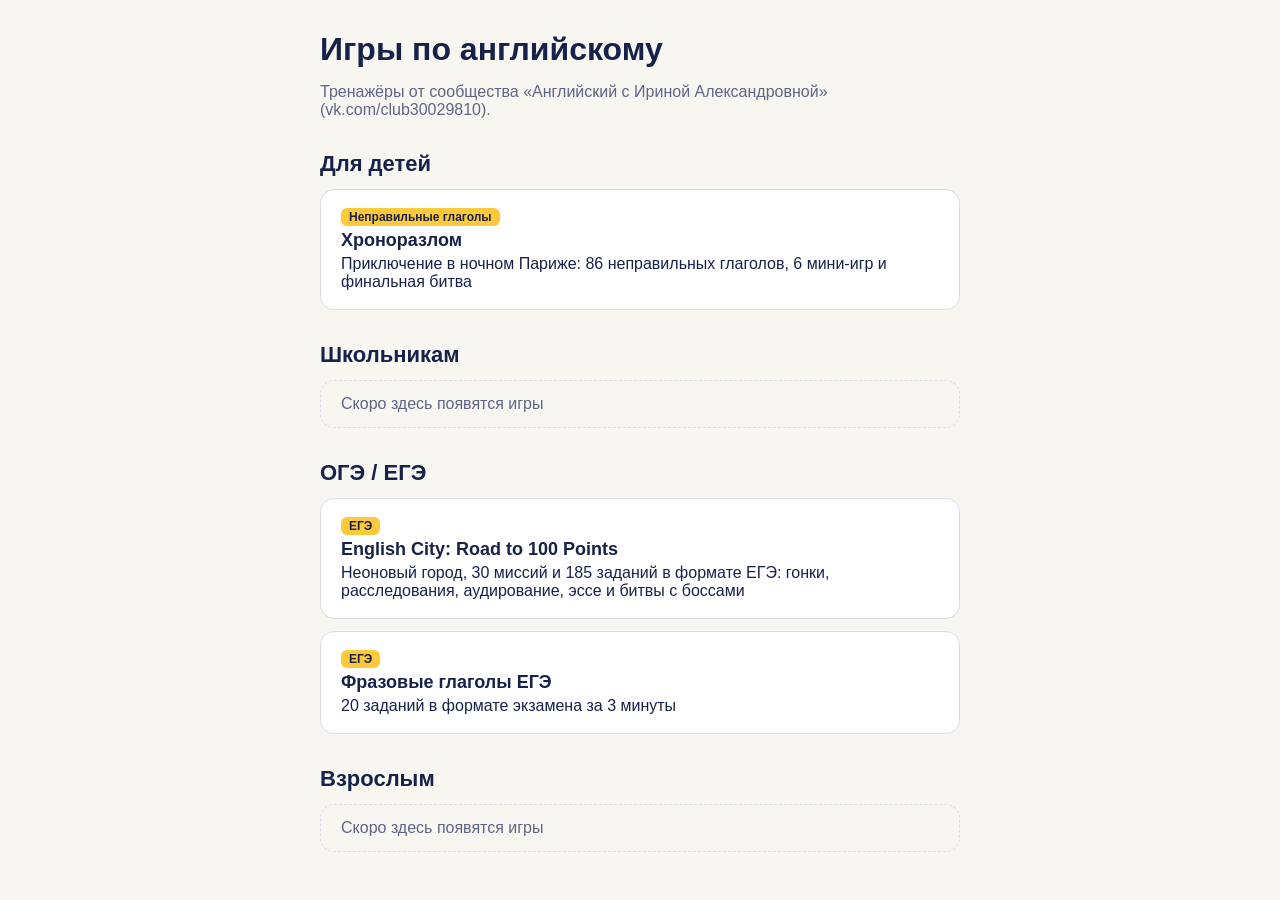
==== index.html @ d2b5c28e "Добавить игру English City для подготовки к ЕГЭ Браузерная игра в неоновом тропическом городе: 6 рай" ====
<!doctype html>
<html lang="ru">
<head>
<meta charset="utf-8">
<meta name="viewport" content="width=device-width, initial-scale=1">
<title>Игры по английскому</title>
<style>
:root{--bg:#F7F6F1;--card:#fff;--ink:#16224A;--muted:#5D6685;--line:#D9DCE8;--accent:#FFC93C}
@media (prefers-color-scheme:dark){:root{--bg:#0E1530;--card:#16204A;--ink:#EEF1FA;--muted:#A7B0D0;--line:#2C3868;color-scheme:dark}}
*{box-sizing:border-box}
body{margin:0;background:var(--bg);color:var(--ink);font-family:"Segoe UI",Roboto,Arial,sans-serif;padding:32px max(16px,env(safe-area-inset-left,0px))}
.wrap{max-width:640px;margin:0 auto;display:flex;flex-direction:column;gap:16px}
section{display:flex;flex-direction:column;gap:12px}
h1{margin:0;font-size:32px;line-height:1.1}
p{margin:0;color:var(--muted)}
a.card{display:flex;flex-direction:column;gap:4px;padding:18px 20px;border:1px solid var(--line);border-radius:14px;background:var(--card);color:var(--ink);text-decoration:none}
a.card:hover,a.card:focus-visible{border-color:var(--ink);outline:none}
a.card b{font-size:18px}
h2{margin:16px 0 0;font-size:22px}
.soon{padding:14px 20px;border:1px dashed var(--line);border-radius:14px;color:var(--muted)}
.tag{display:inline-block;background:var(--accent);color:#16224A;font-size:12px;font-weight:600;padding:2px 8px;border-radius:6px;align-self:flex-start}
</style>
</head>
<body>
<div class="wrap">
<h1>Игры по английскому</h1>
<p>Тренажёры от сообщества «Английский с Ириной Александровной» (vk.com/club30029810).</p>
<section id="kids"><h2>Для детей</h2>
<a class="card" href="chrono-rift/"><span class="tag">Неправильные глаголы</span><b>Хроноразлом</b><span>Приключение в ночном Париже: 86 неправильных глаголов, 6 мини-игр и финальная битва</span></a>
</section>
<section id="school"><h2>Школьникам</h2>
<div class="soon">Скоро здесь появятся игры</div>
</section>
<section id="exams"><h2>ОГЭ / ЕГЭ</h2>
<a class="card" href="english-city/"><span class="tag">ЕГЭ</span><b>English City: Road to 100 Points</b><span>Неоновый город, 30 миссий и 185 заданий в формате ЕГЭ: гонки, расследования, аудирование, эссе и битвы с боссами</span></a>
<a class="card" href="phrasal-ege/"><span class="tag">ЕГЭ</span><b>Фразовые глаголы ЕГЭ</b><span>20 заданий в формате экзамена за 3 минуты</span></a>
</section>
<section id="adults"><h2>Взрослым</h2>
<div class="soon">Скоро здесь появятся игры</div>
</section>
</div>
</body>
</html>
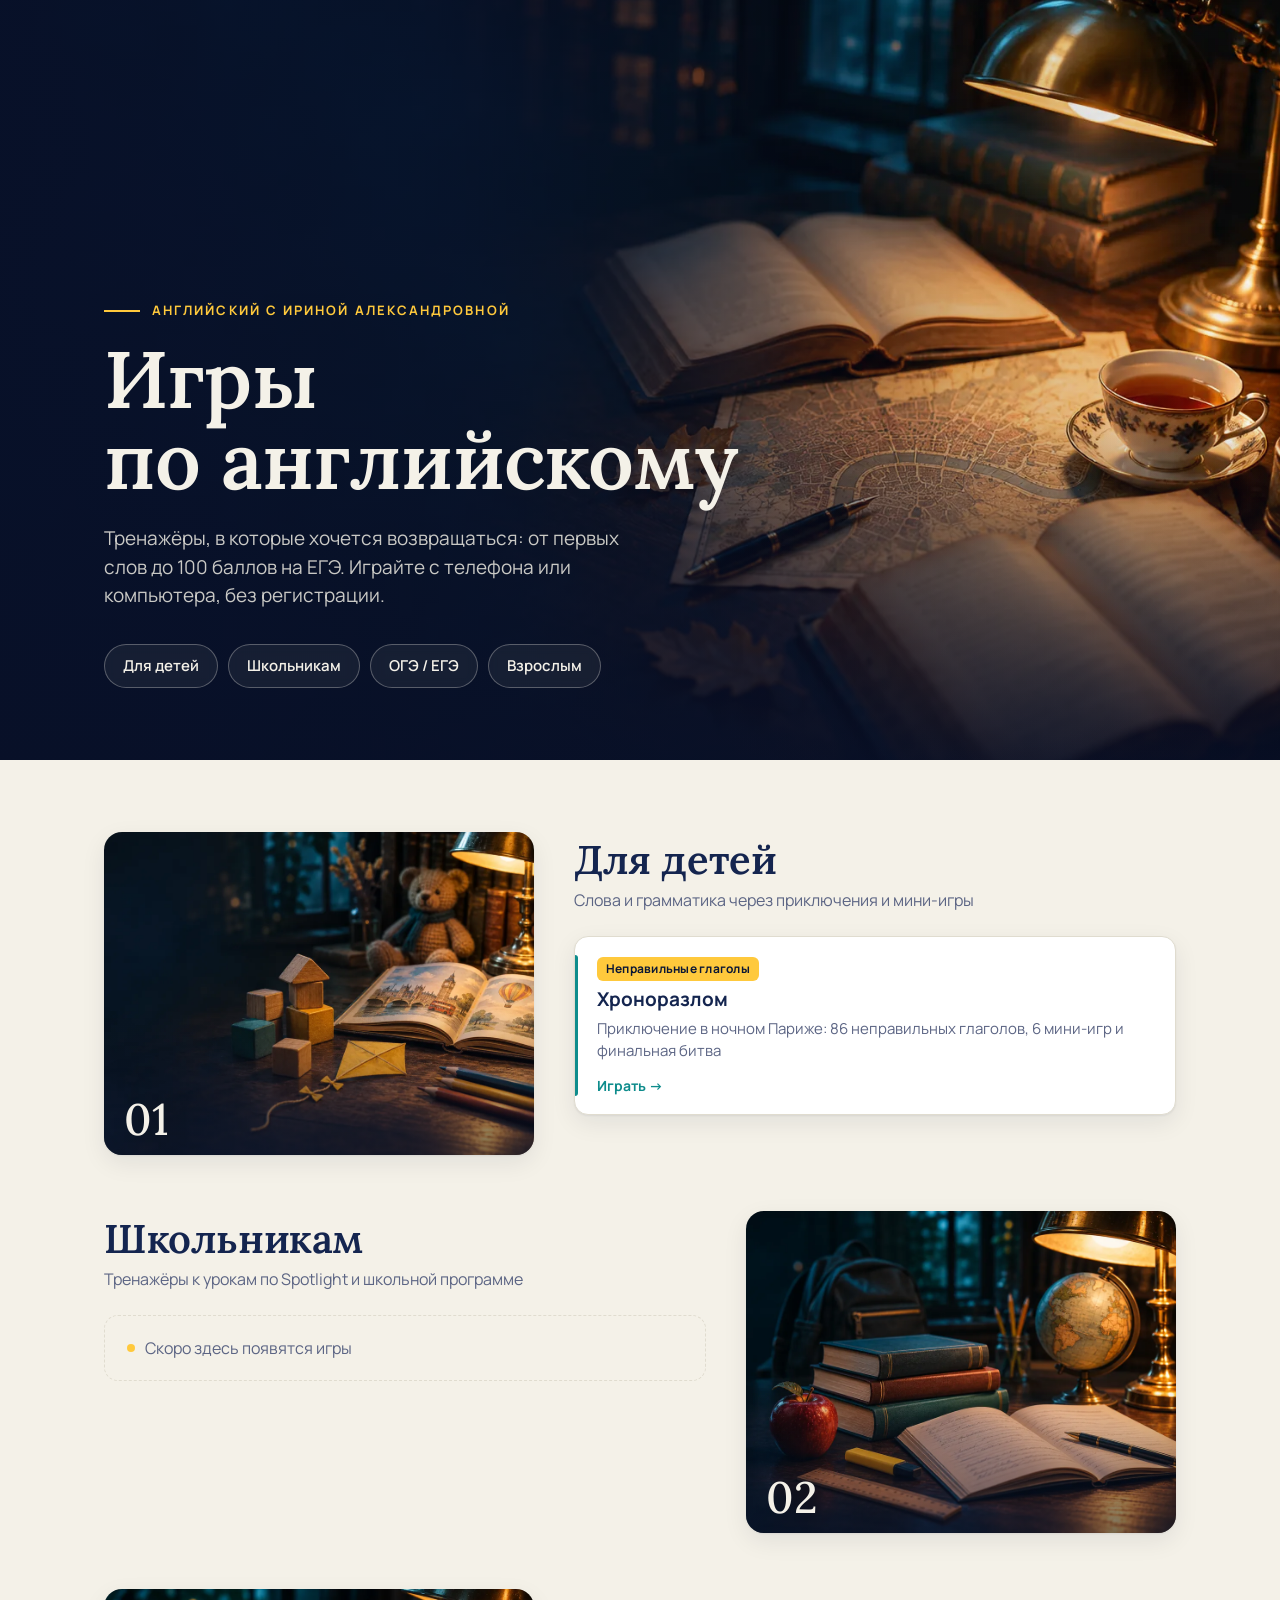
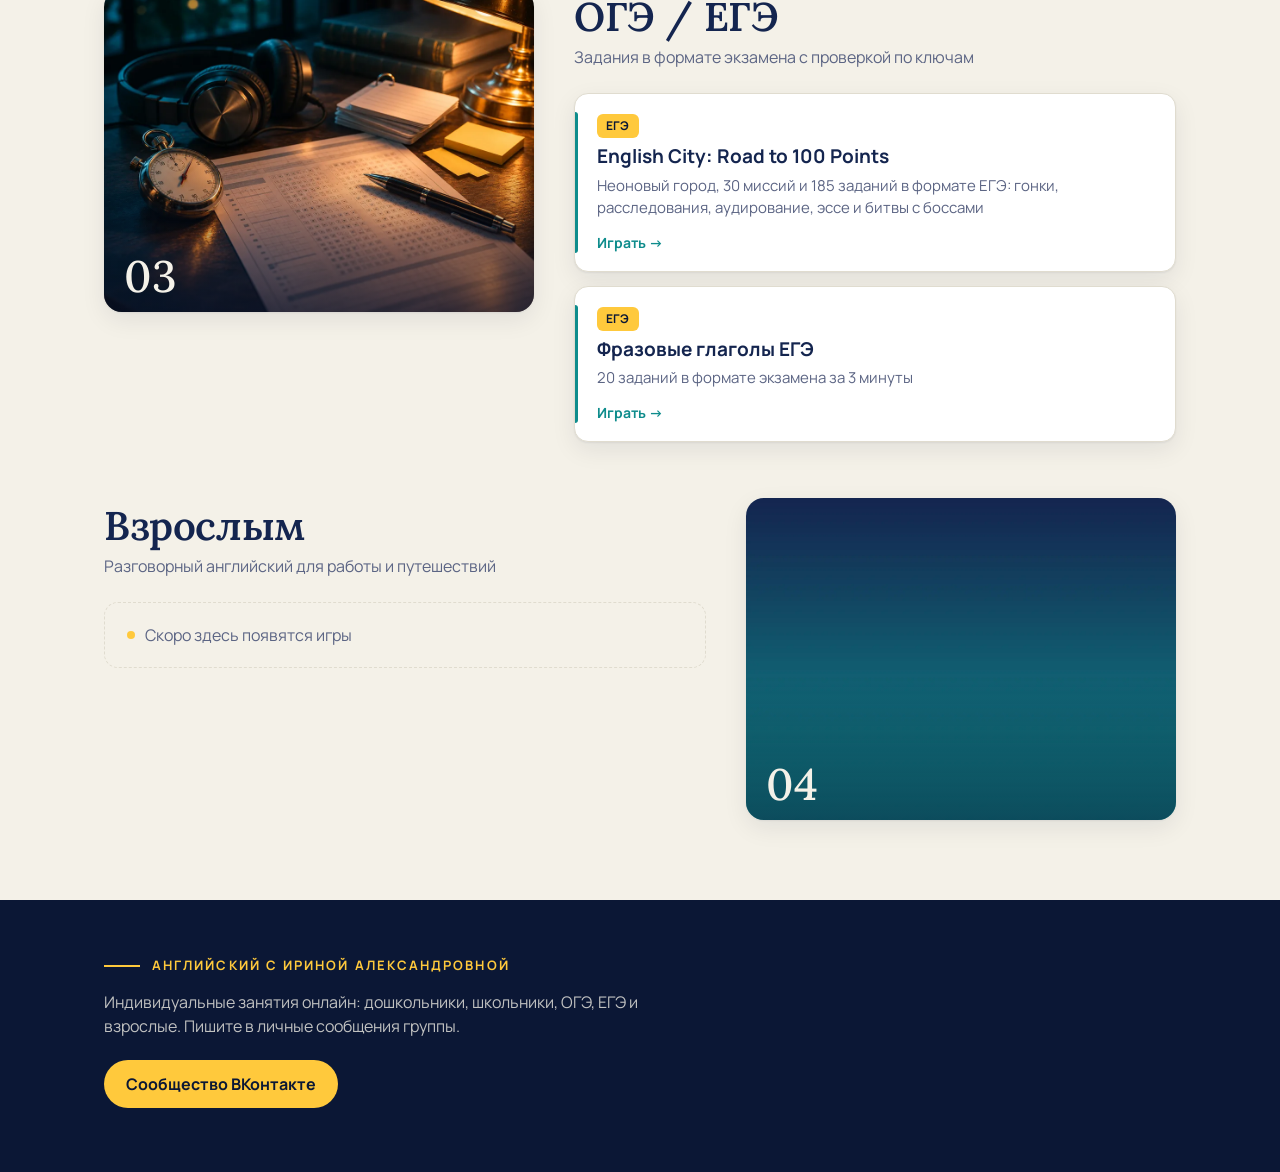
==== commit c5c5cb35: "Главная: новое оформление с фоном и обложками разделов Co-Authored-By: Claude Opus 5.5 <noreply@anth" ====
--- a/index.html
+++ b/index.html
@@ -3,41 +3,104 @@
 <head>
 <meta charset="utf-8">
 <meta name="viewport" content="width=device-width, initial-scale=1">
-<title>Игры по английскому</title>
-<style>
-:root{--bg:#F7F6F1;--card:#fff;--ink:#16224A;--muted:#5D6685;--line:#D9DCE8;--accent:#FFC93C}
-@media (prefers-color-scheme:dark){:root{--bg:#0E1530;--card:#16204A;--ink:#EEF1FA;--muted:#A7B0D0;--line:#2C3868;color-scheme:dark}}
-*{box-sizing:border-box}
-body{margin:0;background:var(--bg);color:var(--ink);font-family:"Segoe UI",Roboto,Arial,sans-serif;padding:32px max(16px,env(safe-area-inset-left,0px))}
-.wrap{max-width:640px;margin:0 auto;display:flex;flex-direction:column;gap:16px}
-section{display:flex;flex-direction:column;gap:12px}
-h1{margin:0;font-size:32px;line-height:1.1}
-p{margin:0;color:var(--muted)}
-a.card{display:flex;flex-direction:column;gap:4px;padding:18px 20px;border:1px solid var(--line);border-radius:14px;background:var(--card);color:var(--ink);text-decoration:none}
-a.card:hover,a.card:focus-visible{border-color:var(--ink);outline:none}
-a.card b{font-size:18px}
-h2{margin:16px 0 0;font-size:22px}
-.soon{padding:14px 20px;border:1px dashed var(--line);border-radius:14px;color:var(--muted)}
-.tag{display:inline-block;background:var(--accent);color:#16224A;font-size:12px;font-weight:600;padding:2px 8px;border-radius:6px;align-self:flex-start}
-</style>
+<title>Игры по английскому — Английский с Ириной Александровной</title>
+<meta name="description" content="Бесплатные онлайн-тренажёры по английскому: для детей, школьников, подготовки к ОГЭ и ЕГЭ и для взрослых.">
+<meta property="og:title" content="Игры по английскому">
+<meta property="og:description" content="Тренажёры от сообщества «Английский с Ириной Александровной»">
+<meta property="og:image" content="https://dvoenie.github.io/english-games/assets/home/hero.webp">
+<link rel="preconnect" href="https://fonts.googleapis.com">
+<link rel="preconnect" href="https://fonts.gstatic.com" crossorigin>
+<link href="https://fonts.googleapis.com/css2?family=Lora:ital,wght@0,500;0,600;1,500&family=Manrope:wght@400;500;600;700&display=swap" rel="stylesheet">
+<link rel="stylesheet" href="assets/home/style.css?v=20261128a">
 </head>
 <body>
-<div class="wrap">
-<h1>Игры по английскому</h1>
-<p>Тренажёры от сообщества «Английский с Ириной Александровной» (vk.com/club30029810).</p>
-<section id="kids"><h2>Для детей</h2>
-<a class="card" href="chrono-rift/"><span class="tag">Неправильные глаголы</span><b>Хроноразлом</b><span>Приключение в ночном Париже: 86 неправильных глаголов, 6 мини-игр и финальная битва</span></a>
-</section>
-<section id="school"><h2>Школьникам</h2>
-<div class="soon">Скоро здесь появятся игры</div>
-</section>
-<section id="exams"><h2>ОГЭ / ЕГЭ</h2>
-<a class="card" href="english-city/"><span class="tag">ЕГЭ</span><b>English City: Road to 100 Points</b><span>Неоновый город, 30 миссий и 185 заданий в формате ЕГЭ: гонки, расследования, аудирование, эссе и битвы с боссами</span></a>
-<a class="card" href="phrasal-ege/"><span class="tag">ЕГЭ</span><b>Фразовые глаголы ЕГЭ</b><span>20 заданий в формате экзамена за 3 минуты</span></a>
-</section>
-<section id="adults"><h2>Взрослым</h2>
-<div class="soon">Скоро здесь появятся игры</div>
-</section>
-</div>
+
+<header class="hero">
+  <div class="hero-bg" aria-hidden="true"></div>
+  <div class="hero-inner">
+    <p class="brand">Английский с Ириной Александровной</p>
+    <h1>Игры по&nbsp;английскому</h1>
+    <p class="lead">Тренажёры, в которые хочется возвращаться: от первых слов до 100 баллов на ЕГЭ. Играйте с телефона или компьютера, без регистрации.</p>
+    <nav class="chips" aria-label="Категории">
+      <a href="#kids">Для детей</a>
+      <a href="#school">Школьникам</a>
+      <a href="#exams">ОГЭ / ЕГЭ</a>
+      <a href="#adults">Взрослым</a>
+    </nav>
+  </div>
+</header>
+
+<main class="wrap">
+
+  <section class="cat" id="kids">
+    <div class="cat-cover c-kids"><span class="cat-num">01</span></div>
+    <div class="cat-body">
+      <h2>Для детей</h2>
+      <p class="cat-sub">Слова и грамматика через приключения и мини-игры</p>
+      <div class="cards">
+        <a class="card" href="chrono-rift/">
+          <span class="tag">Неправильные глаголы</span>
+          <b>Хроноразлом</b>
+          <span class="desc">Приключение в ночном Париже: 86 неправильных глаголов, 6 мини-игр и финальная битва</span>
+          <span class="go">Играть →</span>
+        </a>
+      </div>
+    </div>
+  </section>
+
+  <section class="cat" id="school">
+    <div class="cat-cover c-school"><span class="cat-num">02</span></div>
+    <div class="cat-body">
+      <h2>Школьникам</h2>
+      <p class="cat-sub">Тренажёры к урокам по Spotlight и школьной программе</p>
+      <div class="cards">
+        <div class="soon">Скоро здесь появятся игры</div>
+      </div>
+    </div>
+  </section>
+
+  <section class="cat" id="exams">
+    <div class="cat-cover c-exams"><span class="cat-num">03</span></div>
+    <div class="cat-body">
+      <h2>ОГЭ / ЕГЭ</h2>
+      <p class="cat-sub">Задания в формате экзамена с проверкой по ключам</p>
+      <div class="cards">
+        <a class="card" href="english-city/">
+          <span class="tag">ЕГЭ</span>
+          <b>English City: Road to 100 Points</b>
+          <span class="desc">Неоновый город, 30 миссий и 185 заданий в формате ЕГЭ: гонки, расследования, аудирование, эссе и битвы с боссами</span>
+          <span class="go">Играть →</span>
+        </a>
+        <a class="card" href="phrasal-ege/">
+          <span class="tag">ЕГЭ</span>
+          <b>Фразовые глаголы ЕГЭ</b>
+          <span class="desc">20 заданий в формате экзамена за 3 минуты</span>
+          <span class="go">Играть →</span>
+        </a>
+      </div>
+    </div>
+  </section>
+
+  <section class="cat" id="adults">
+    <div class="cat-cover c-adults"><span class="cat-num">04</span></div>
+    <div class="cat-body">
+      <h2>Взрослым</h2>
+      <p class="cat-sub">Разговорный английский для работы и путешествий</p>
+      <div class="cards">
+        <div class="soon">Скоро здесь появятся игры</div>
+      </div>
+    </div>
+  </section>
+
+</main>
+
+<footer class="foot">
+  <div class="foot-inner">
+    <p class="brand">Английский с Ириной Александровной</p>
+    <p>Индивидуальные занятия онлайн: дошкольники, школьники, ОГЭ, ЕГЭ и взрослые. Пишите в личные сообщения группы.</p>
+    <a class="btn" href="https://vk.com/club30029810" target="_blank" rel="noopener">Сообщество ВКонтакте</a>
+  </div>
+</footer>
+
 </body>
 </html>
--- a/assets/home/style.css
+++ b/assets/home/style.css
@@ -0,0 +1,141 @@
+:root{
+  --navy:#0B1735;
+  --navy2:#14254F;
+  --teal:#0E8C8C;
+  --gold:#FFC93C;
+  --paper:#F4F1E8;
+  --card:#FFFFFF;
+  --ink:#14254F;
+  --muted:#5C6584;
+  --line:#E0DCCF;
+  --shadow:0 1px 2px rgba(11,23,53,.06),0 8px 24px rgba(11,23,53,.08);
+}
+@media (prefers-color-scheme:dark){
+  :root{
+    --paper:#0D1631;
+    --card:#152048;
+    --ink:#EEF1FA;
+    --muted:#A6AFCF;
+    --line:#26325E;
+    --shadow:0 1px 2px rgba(0,0,0,.3),0 10px 28px rgba(0,0,0,.35);
+    color-scheme:dark;
+  }
+}
+*{box-sizing:border-box}
+html{scroll-behavior:smooth}
+body{
+  margin:0;background:var(--paper);color:var(--ink);
+  font-family:"Manrope","Segoe UI",Roboto,Arial,sans-serif;
+  font-size:16px;line-height:1.5;-webkit-font-smoothing:antialiased;
+}
+h1,h2{font-family:"Lora",Georgia,"Times New Roman",serif;font-weight:600;letter-spacing:-.01em}
+a{color:inherit}
+
+/* ---------- hero ---------- */
+.hero{
+  position:relative;overflow:hidden;color:#F4F1E8;
+  background:var(--navy);
+  min-height:min(88vh,760px);
+  display:flex;align-items:flex-end;
+}
+.hero-bg{
+  position:absolute;inset:0;
+  background:
+    linear-gradient(90deg,rgba(8,16,40,.94) 0%,rgba(8,16,40,.78) 38%,rgba(8,16,40,.15) 75%,rgba(8,16,40,0) 100%),
+    linear-gradient(0deg,rgba(8,16,40,.9) 0%,rgba(8,16,40,0) 45%),
+    url("hero.webp?v=20261128a") center right/cover no-repeat;
+  transform:scale(1.04);
+  animation:drift 24s ease-in-out infinite alternate;
+}
+@keyframes drift{to{transform:scale(1.1) translateX(-1.5%)}}
+@media (prefers-reduced-motion:reduce){.hero-bg{animation:none}}
+.hero-inner{
+  position:relative;width:100%;max-width:1120px;margin:0 auto;
+  padding:120px 24px 72px;
+}
+.brand{
+  margin:0 0 18px;font-size:13px;font-weight:700;letter-spacing:.16em;text-transform:uppercase;
+  color:var(--gold);display:flex;align-items:center;gap:12px;
+}
+.brand::before{content:"";width:36px;height:2px;background:var(--gold)}
+.hero h1{margin:0;font-size:clamp(40px,7vw,80px);line-height:1.02;max-width:12ch}
+.lead{margin:22px 0 0;max-width:520px;font-size:clamp(16px,1.6vw,19px);color:rgba(244,241,232,.82)}
+.chips{display:flex;flex-wrap:wrap;gap:10px;margin-top:34px}
+.chips a{
+  text-decoration:none;font-weight:600;font-size:15px;
+  padding:10px 18px;border-radius:999px;
+  border:1px solid rgba(244,241,232,.3);background:rgba(244,241,232,.06);
+  backdrop-filter:blur(6px);-webkit-backdrop-filter:blur(6px);
+  transition:background .2s,border-color .2s,color .2s;
+}
+.chips a:hover,.chips a:focus-visible{background:var(--gold);border-color:var(--gold);color:var(--navy);outline:none}
+
+/* ---------- categories ---------- */
+.wrap{max-width:1120px;margin:0 auto;padding:72px 24px 40px;display:flex;flex-direction:column;gap:56px}
+.cat{display:grid;grid-template-columns:minmax(0,5fr) minmax(0,7fr);gap:40px;align-items:start;scroll-margin-top:24px}
+.cat:nth-child(even){grid-template-columns:minmax(0,7fr) minmax(0,5fr)}
+.cat:nth-child(even) .cat-cover{order:2}
+.cat-cover{
+  position:relative;aspect-ratio:4/3;border-radius:18px;overflow:hidden;
+  background:var(--navy2) center/cover no-repeat;box-shadow:var(--shadow);
+}
+.cat-cover::after{content:"";position:absolute;inset:0;background:linear-gradient(180deg,rgba(11,23,53,0) 55%,rgba(11,23,53,.55))}
+.c-kids{background-image:url("kids.webp?v=20261128a")}
+.c-school{background-image:url("school.webp?v=20261128a")}
+.c-exams{background-image:url("exams.webp?v=20261128a")}
+.c-adults{background-image:url("adults.webp?v=20261128a")}
+.cat-num{
+  position:absolute;left:20px;bottom:14px;z-index:1;
+  font-family:"Lora",Georgia,serif;font-size:44px;font-weight:500;color:#F4F1E8;line-height:1;
+}
+.cat-body{display:flex;flex-direction:column;gap:6px;padding-top:6px}
+.cat h2{margin:0;font-size:clamp(28px,3.4vw,40px);line-height:1.1}
+.cat-sub{margin:0 0 18px;color:var(--muted)}
+.cards{display:flex;flex-direction:column;gap:14px}
+.card{
+  position:relative;display:flex;flex-direction:column;gap:6px;
+  padding:20px 22px 18px;border-radius:14px;
+  background:var(--card);border:1px solid var(--line);box-shadow:var(--shadow);
+  text-decoration:none;transition:transform .2s,border-color .2s,box-shadow .2s;
+}
+.card::before{content:"";position:absolute;left:0;top:18px;bottom:18px;width:3px;border-radius:0 3px 3px 0;background:var(--teal);transition:background .2s}
+.card:hover,.card:focus-visible{transform:translateY(-2px);border-color:var(--teal);outline:none}
+.card:hover::before,.card:focus-visible::before{background:var(--gold)}
+.card b{font-size:19px;line-height:1.3}
+.desc{color:var(--muted);font-size:15px}
+.go{margin-top:6px;font-weight:700;font-size:14px;color:var(--teal)}
+.tag{
+  align-self:flex-start;font-size:12px;font-weight:700;letter-spacing:.02em;
+  padding:3px 9px;border-radius:6px;background:var(--gold);color:var(--navy);
+}
+.soon{
+  padding:20px 22px;border:1px dashed var(--line);border-radius:14px;color:var(--muted);
+  display:flex;align-items:center;gap:10px;
+}
+.soon::before{content:"";width:8px;height:8px;border-radius:50%;background:var(--gold)}
+
+/* ---------- footer ---------- */
+.foot{background:var(--navy);color:#F4F1E8;margin-top:40px}
+.foot-inner{max-width:1120px;margin:0 auto;padding:56px 24px 64px;display:flex;flex-direction:column;gap:14px;align-items:flex-start}
+.foot-inner p:not(.brand){margin:0;max-width:560px;color:rgba(244,241,232,.78)}
+.foot .brand{margin:0}
+.btn{
+  margin-top:8px;text-decoration:none;font-weight:700;
+  padding:12px 22px;border-radius:999px;background:var(--gold);color:var(--navy);
+  transition:transform .2s;
+}
+.btn:hover,.btn:focus-visible{transform:translateY(-2px);outline:none}
+
+/* ---------- mobile ---------- */
+@media (max-width:760px){
+  .hero{min-height:auto}
+  .hero-bg{background:
+    linear-gradient(0deg,rgba(8,16,40,.96) 0%,rgba(8,16,40,.7) 55%,rgba(8,16,40,.35) 100%),
+    url("hero.webp?v=20261128a") 70% center/cover no-repeat}
+  .hero-inner{padding:96px 16px 48px}
+  .wrap{padding:48px 16px 24px;gap:44px}
+  .cat,.cat:nth-child(even){grid-template-columns:1fr;gap:20px}
+  .cat:nth-child(even) .cat-cover{order:0}
+  .cat-cover{aspect-ratio:16/9}
+  .foot-inner{padding:44px 16px 52px}
+}
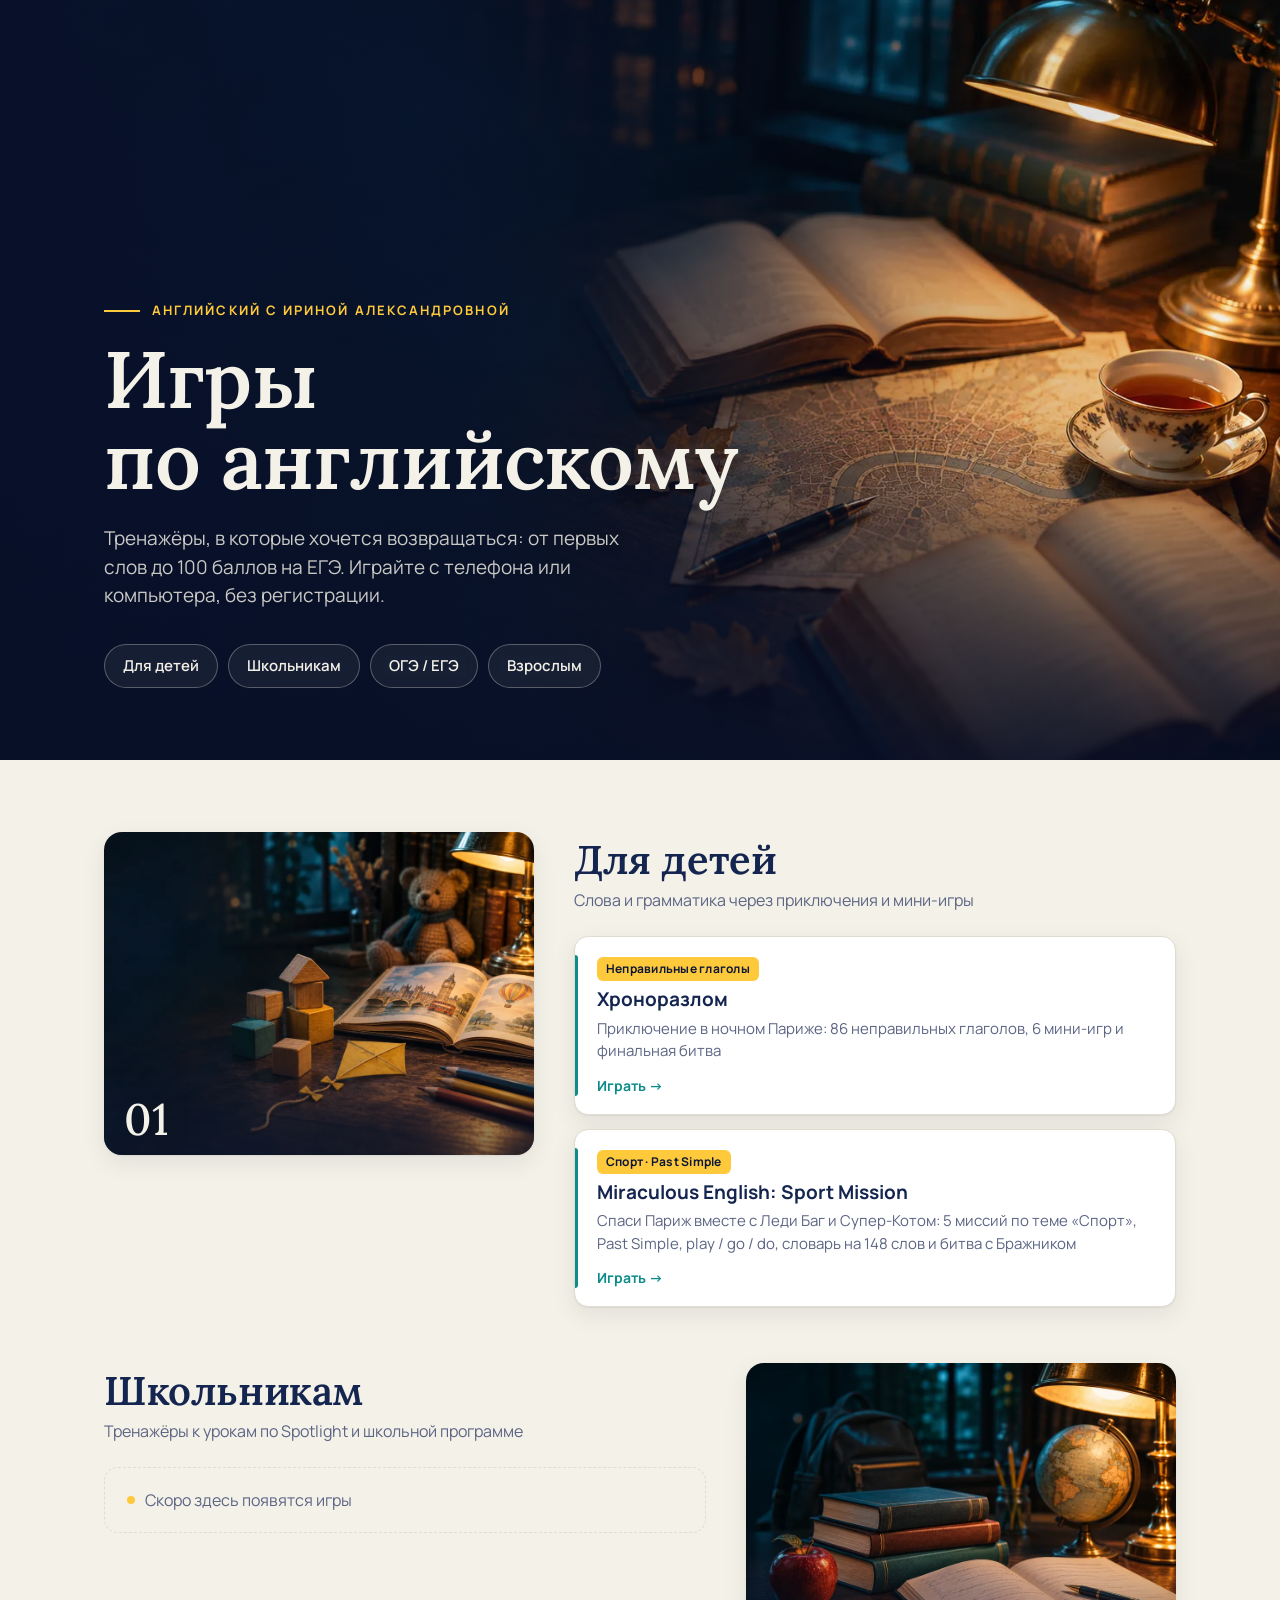
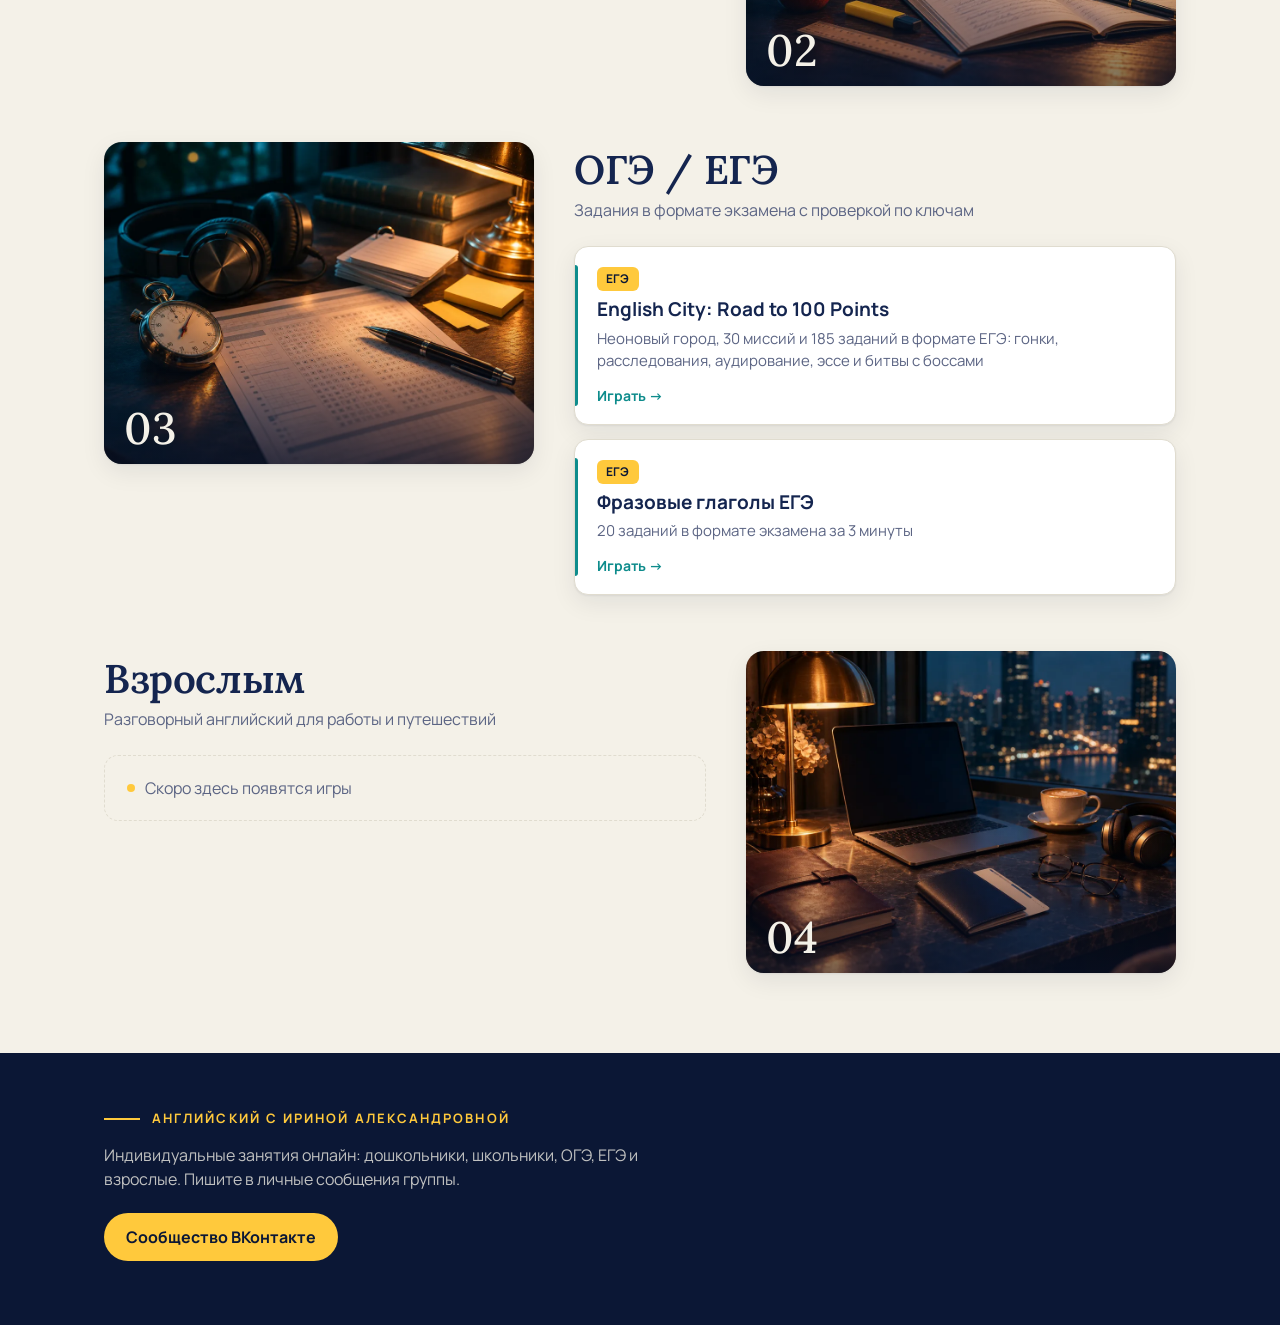
==== commit 9015394d: "Новая игра для детей: Miraculous English · Sport Mission Co-Authored-By: Claude Opus 5.5 <noreply@an" ====
--- a/index.html
+++ b/index.html
@@ -42,6 +42,12 @@
           <span class="tag">Неправильные глаголы</span>
           <b>Хроноразлом</b>
           <span class="desc">Приключение в ночном Париже: 86 неправильных глаголов, 6 мини-игр и финальная битва</span>
+          <span class="go">Играть →</span>
+        </a>
+        <a class="card" href="sport-mission/">
+          <span class="tag">Спорт · Past Simple</span>
+          <b>Miraculous English: Sport Mission</b>
+          <span class="desc">Спаси Париж вместе с Леди Баг и Супер-Котом: 5 миссий по теме «Спорт», Past Simple, play / go / do, словарь на 148 слов и битва с Бражником</span>
           <span class="go">Играть →</span>
         </a>
       </div>
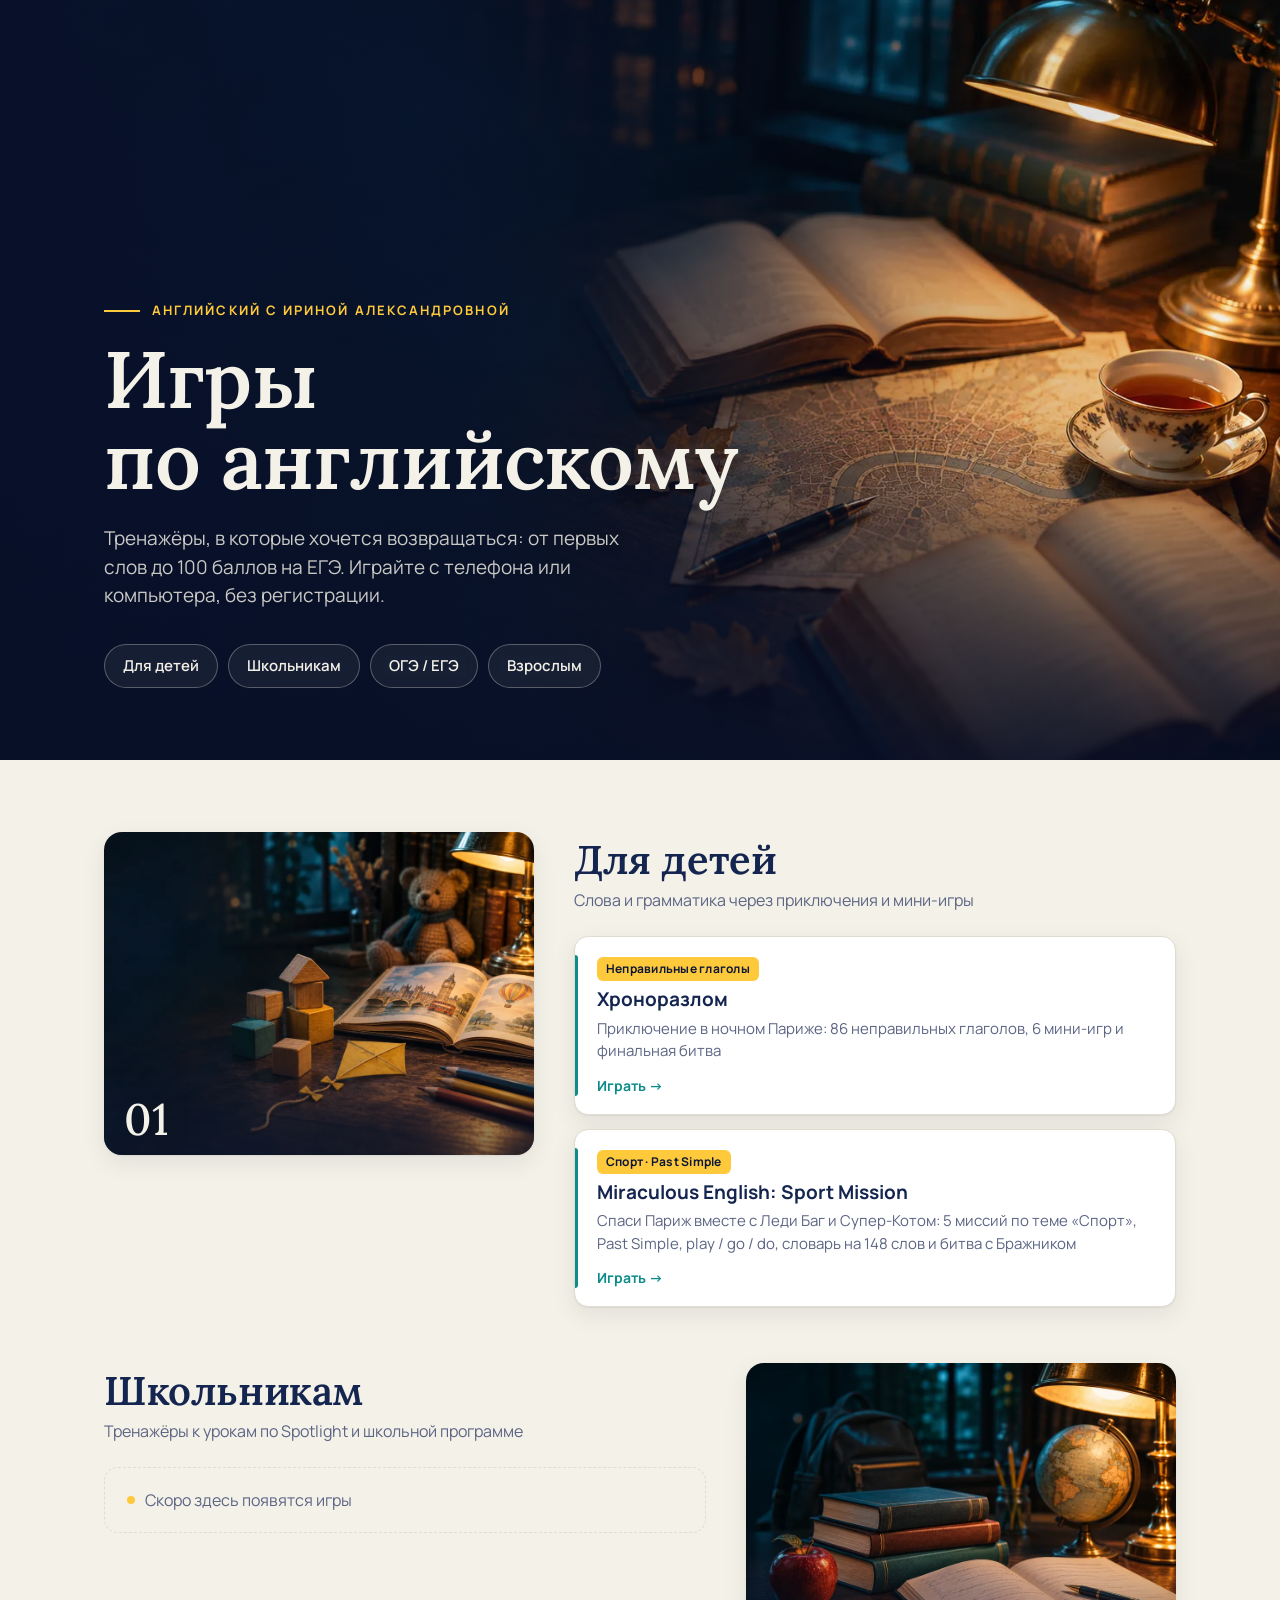
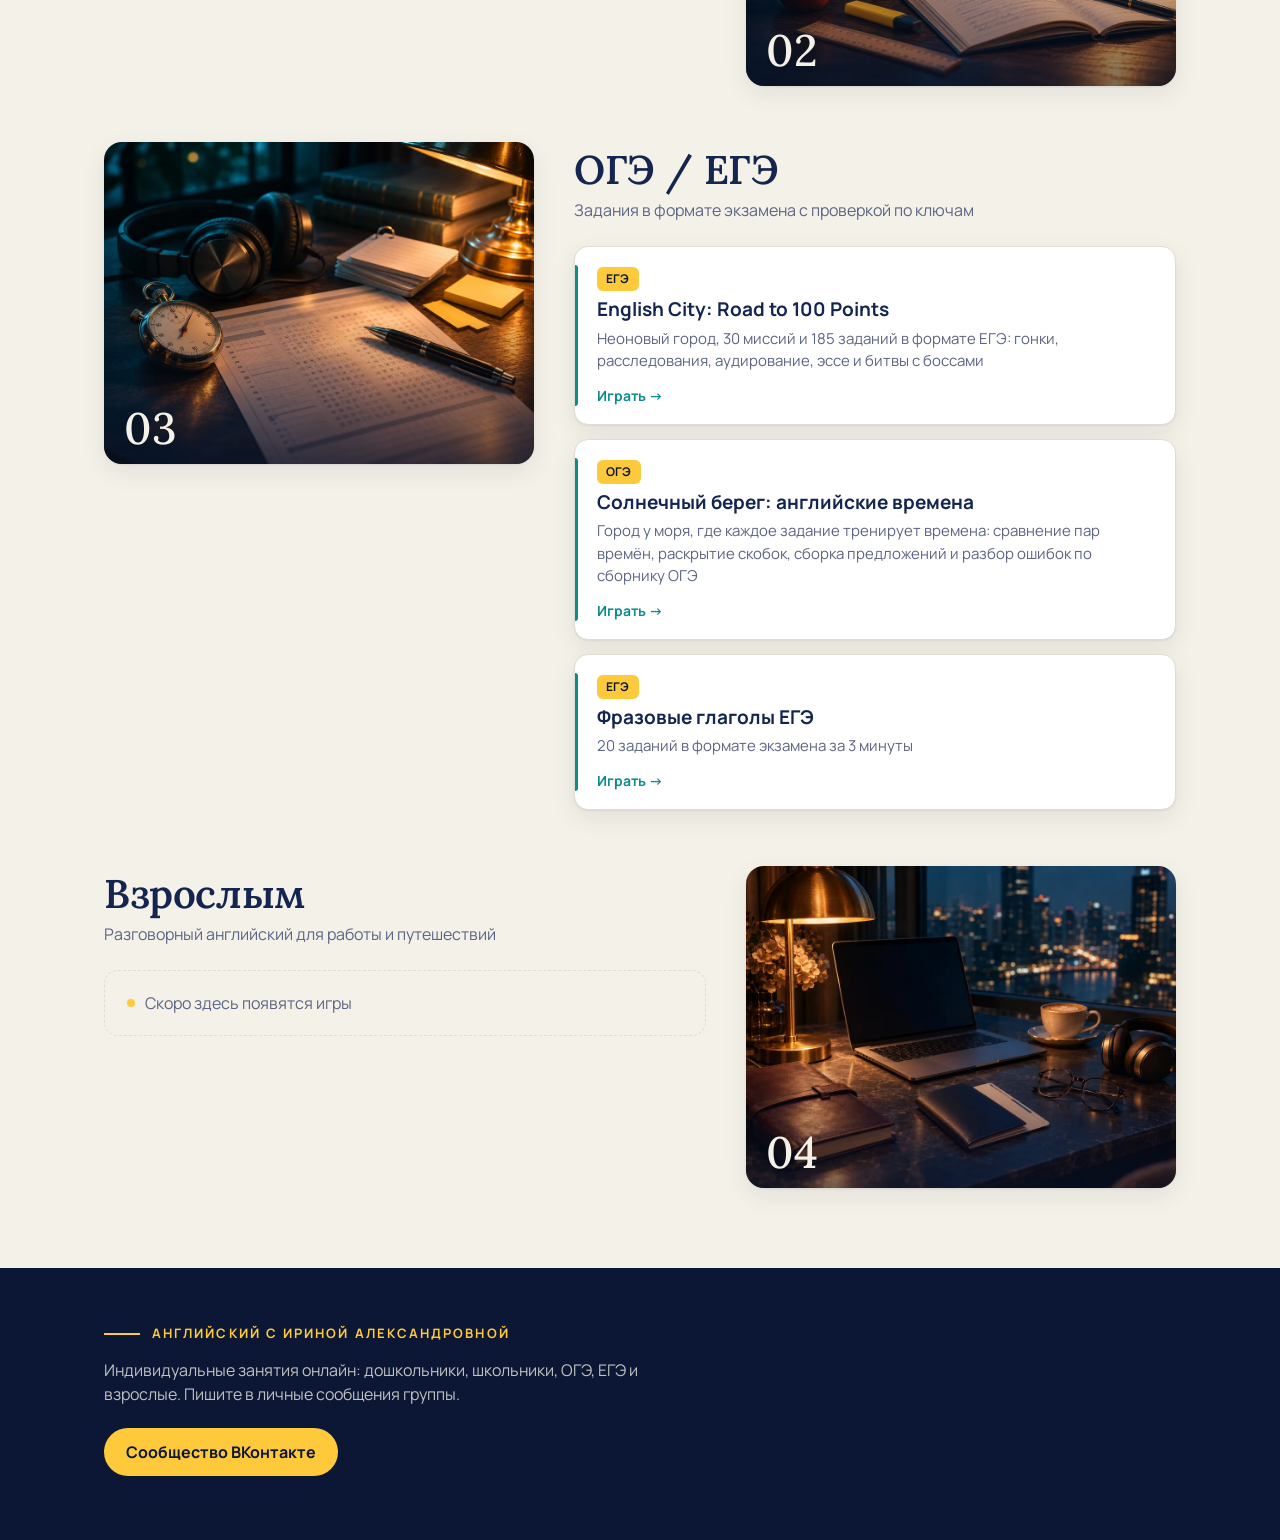
==== commit e30f9f6e: "Главная: игра «Солнечный берег» для ОГЭ Co-Authored-By: Claude Opus 5.5 <noreply@anthropic.com> Clau" ====
--- a/index.html
+++ b/index.html
@@ -77,6 +77,12 @@
           <span class="desc">Неоновый город, 30 миссий и 185 заданий в формате ЕГЭ: гонки, расследования, аудирование, эссе и битвы с боссами</span>
           <span class="go">Играть →</span>
         </a>
+        <a class="card" href="https://sereginaira.github.io/oge-gta/">
+          <span class="tag">ОГЭ</span>
+          <b>Солнечный берег: английские времена</b>
+          <span class="desc">Город у моря, где каждое задание тренирует времена: сравнение пар времён, раскрытие скобок, сборка предложений и разбор ошибок по сборнику ОГЭ</span>
+          <span class="go">Играть →</span>
+        </a>
         <a class="card" href="phrasal-ege/">
           <span class="tag">ЕГЭ</span>
           <b>Фразовые глаголы ЕГЭ</b>
